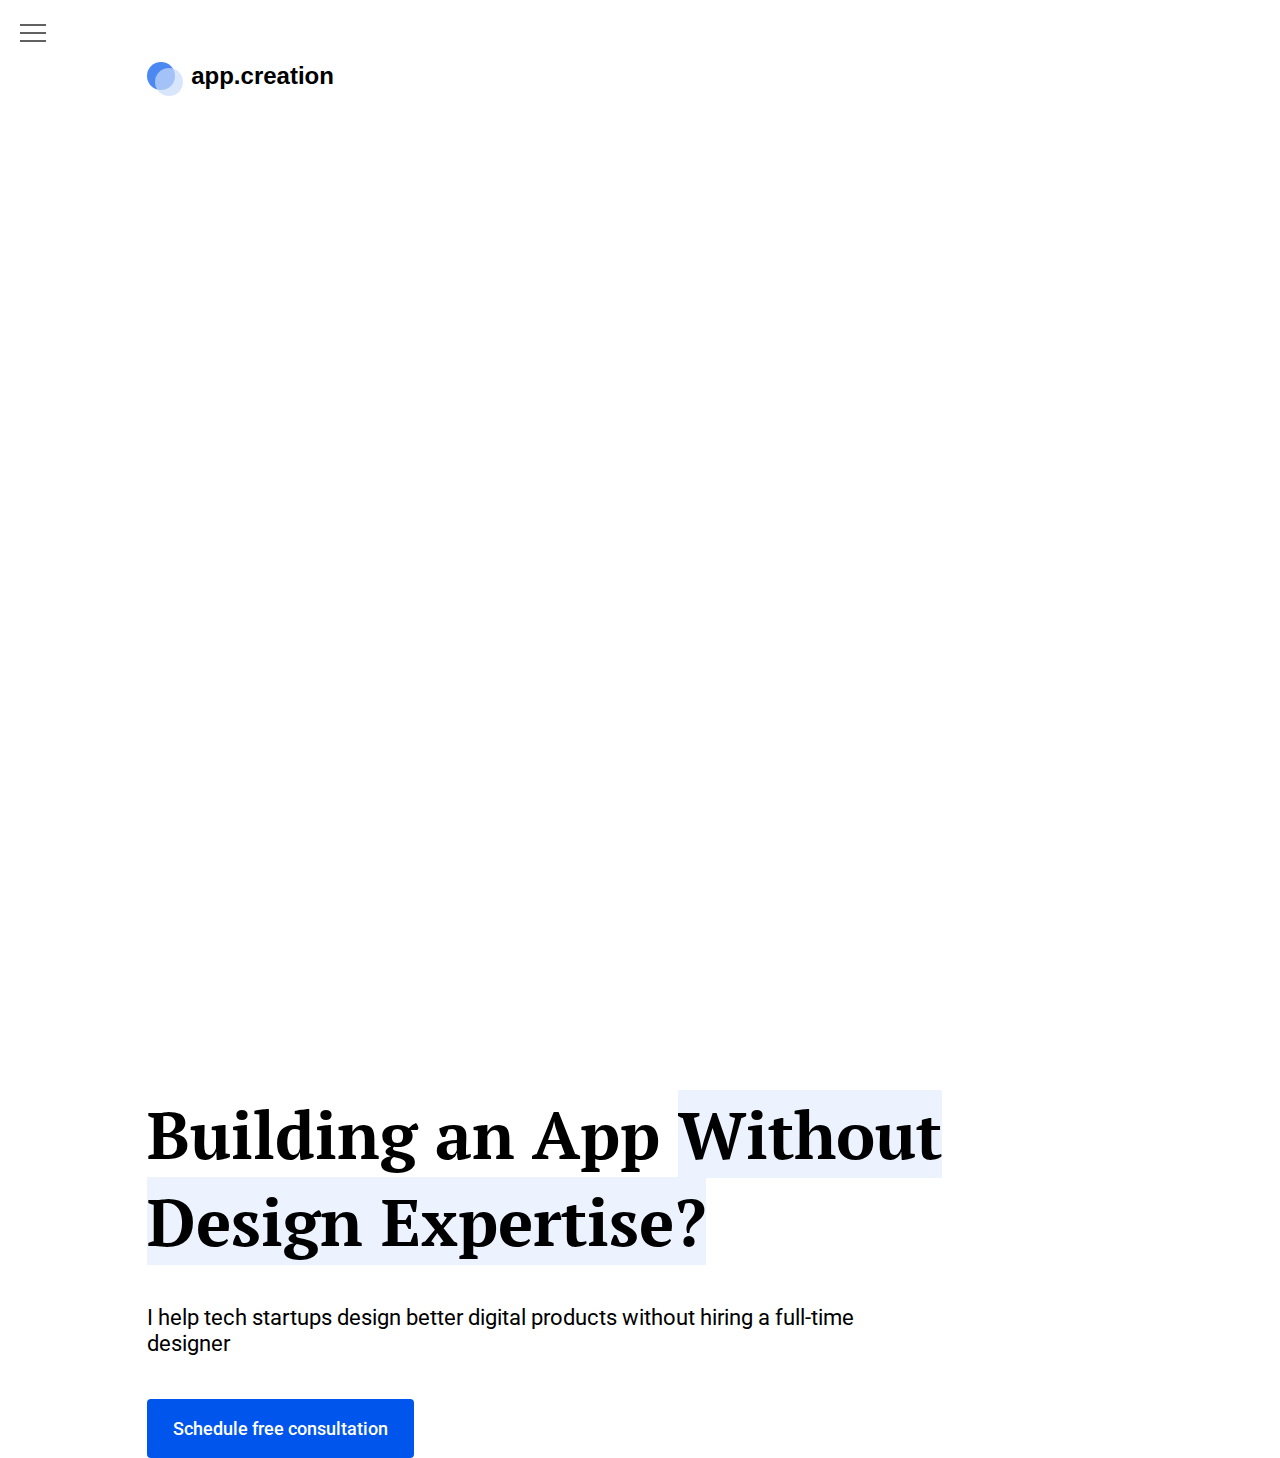
==== index.html @ 39ac402d "Update index.html" ====
<!DOCTYPE html>
<html>
 <head>
  <meta charset="utf-8">
  <title>app.creation</title>
  <link rel="preconnect" href="https://fonts.gstatic.com">
  <link href="https://fonts.googleapis.com/css2?family=PT+Serif:wght@700&family=Roboto:wght@400;500&display=swap" rel="stylesheet">
  <link rel = "stylesheet" href ="fonts.css">
  <link rel="stylesheet" href="styles.css">
</head>
<body>
  <div class="wrapper">
    <div class="hamburger-menu">
  <input id="menu__toggle" type="checkbox" />
  <label class="menu__btn" for="menu__toggle">
    <span></span>
  </label>
  <ul class="menu__box">
    <li><a class="menu__item" href="#">start</a></li>
    <li><a class="menu__item" href="#">services</a></li>
    <li><a class="menu__item" href="#">about</a></li>
    <li><a class="menu__item" href="#">blog</a></li>
    <li><a class="menu__item" href="#">contact us</a></li>
  </ul>
</div>
  <header class="header">
   <div class="logo">
   <div class="logo__circle logo__circle_color_dark-blue"></div>
   <div class="logo__circle logo__circle_color_blue"></div>
   app.creation
   </div>
   <nav class="menu">
     <a class="menu__item" href="#">start</a>
     <a class="menu__item menu__item_active" href="#">services</a>
     <a class="menu__item" href="#">about</a>
     <a class="menu__item" href="#">blog</a>
     <a class="menu__item" href="#">contact us</a>
   </nav>
   </header>
  <section class="main">
     <h1 class="main__title">Building an App
       <span class="main__title-text_highlight">
        Without Design Expertise?
    </h1>
     <p class="main__description">I help tech startups design better digital products without
    hiring a full-time designer</p>
    <a class="main__button" href="#">Schedule free consultation</a>
  </section>
   </div>
 </body>
</html>
---- fonts.css ----
/*! Generated by Font Squirrel (https://www.fontsquirrel.com) on April 13, 2021 */



@font-face {
    font-family: 'pt_serifbold';
    src: url('fonts/ptserif-bold-webfont.woff') format('woff');
    font-weight: bold;
    font-style: normal;
}




@font-face {
    font-family: 'pt_serifbolditalic';
    src: url('fonts/ptserif-bolditalic-webfont.woff') format('woff');
    font-weight: bold;
    font-style: italic;
}




@font-face {
    font-family: 'pt_serifitalic';
    src: url('fonts/ptserif-italic-webfont.woff') format('woff');
    font-weight: normal;
    font-style: italic;
}




@font-face {
    font-family: 'pt_serifregular';
    src: url('fonts/ptserif-regular-webfont.woff') format('woff');
    font-weight: normal;
    font-style: normal;
}
---- styles.css ----
body {
  margin: 0;
  height: 100%;
}
.wrapper {
  margin: auto;
  width: 77%;
  height: 100%;
}
.logo {
  position: relative;
  padding: 40px 0;
  padding-left: 44px;
  font: bold 24px/31px pt_serif, arial, helvetica, sans-serif;
  display: inline-block;

}

.logo__circle {
  position: absolute;
  left: 0;
  top: 50%;
  transform: translateY(-50%);
  width: 28px;
  height: 28px;
  border-radius: 50%;
  opacity: .7;
}

.logo__circle_color_blue {
  left: 8px;
  top: 56%;
  background: #C8DBFB;
}

.logo__circle_color_dark-blue {
  background: #0056EC;
}

.header {
  display: flex;
  justify-content: space-between;
  padding-bottom: 133px;
}
.menu {
  font-family: "Roboto";
  display: flex;
  align-items: center;
  padding: 40px 0;
  display: inline-block;
}
.menu__item {
  position: relative;
  margin-right: 26px;
  font: 500 18px/21px Roboto, arial, helvetica, sans-serif;
  color: #000;
  text-decoration: none;
  transition: opacity .5s;
}
.menu__item_active::after {
  position: absolute;
  left: 0;
  display: block;
  content: "";
  width: 100%;
  height: 3px;
  background: #0056EC;
}
.menu__item:last-child {
  margin-right: 0;
}
.menu__item:after {
 position: absolute;
 left: 0;
 display: block;
 content: "";
 width: 0;
 height: 3px;
 background: #0056EC;
 opacity: 0;
 transition: opacity .5s, width .5s;
}
.menu__item:hover {
opacity: 0,5;
}
.menu__item:hover:after,.menu__item_active::after {
opacity: 1;
width: 100%;
}
.main {
    padding-right: 63%;
    background: top right no-repeat url(img/mainImg.svg);
    padding: 0px 63% 100% 0;
}
.main__title {
    width: 100%;
     padding-top: 70px;
    margin: 0 0 40px 0;
    font-family: "PT Serif", arial, helvetica, sans-serif;
    font-style: normal;
    font-weight: bold;
    font-size: 66px;
    line-height: 87px;
    align-items: center;
    color: #000000;
}
.main__title-text_highlight {
    background: #ECF3FF;
}
.main__description {
    width: 80%;
    margin: 0 0 61px 0;
    font-family: Roboto, arial, helvetica, sans-serif;
    font-style: normal;
    font-weight: normal;
    font-size: 22px;
    line-height: 26px;
}

.main__button {
    font-family: Roboto, arial, helvetica, sans-serif;
    padding: 19px 26px;
    font-style: normal;
    font-weight: 500;
    font-size: 18px;
    line-height: 21px;
    color: #FFF;
    background: #0056EC;
    text-decoration: none;
    border-radius: 4px;
    transition: opacity .5s;
}
.main__button:hover {
    opacity: .5;
}
@media(min-width: 1170px) {
.menu{
   display: none;
  }
 .header{
   margin-bottom: 28px;
 }
.main{
  padding: 74% 0 0;
  background-size: 74%;
  background-position: top center;
}
 }
@media(max-width: 768px) {
.main__title{
  margin-bottom: 44px;
  font: bold 30px/39px pt_serif, arial, helvetica, sans-serif;
 }
 .main__subtitle {
   margin-bottom: 25px;
   font: 500 16px/19px Roboto, arial, helvetica, sans-serif;
 }
 .main__button{
   font: 500 16px/19px Roboto, arial, helvetica, sans-serif;
 }
}
@media (min-width: 320px) {
  .wrap__title {
    font-size: 15px;
  }
}
@margin (min-width: 614px) {
  .wrap__title {
    font-size: 32px;
  }
}
/* ÑÐºÑ€Ñ‹Ð²Ð°ÐµÐ¼ Ñ‡ÐµÐºÐ±Ð¾ÐºÑ */
#menu__toggle {
  opacity: 0;
}
/* ÑÑ‚Ð¸Ð»Ð¸Ð·ÑƒÐµÐ¼ ÐºÐ½Ð¾Ð¿ÐºÑƒ */
.menu__btn {
  display: flex; /* Ð¸ÑÐ¿Ð¾Ð»ÑŒÐ·ÑƒÐµÐ¼ flex Ð´Ð»Ñ Ñ†ÐµÐ½Ñ‚Ñ€Ð¸Ñ€Ð¾Ð²Ð°Ð½Ð¸Ñ ÑÐ¾Ð´ÐµÑ€Ð¶Ð¸Ð¼Ð¾Ð³Ð¾ */
  align-items: center;  /* Ñ†ÐµÐ½Ñ‚Ñ€Ð¸Ñ€ÑƒÐµÐ¼ ÑÐ¾Ð´ÐµÑ€Ð¶Ð¸Ð¼Ð¾Ðµ ÐºÐ½Ð¾Ð¿ÐºÐ¸ */
  position: fixed;
  top: 20px;
  left: 20px;
  width: 26px;
  height: 26px;
  cursor: pointer;
  z-index: 1;
}
/* Ð´Ð¾Ð±Ð°Ð²Ð»ÑÐµÐ¼ "Ð³Ð°Ð¼Ð±ÑƒÑ€Ð³ÐµÑ€" */
.menu__btn > span,
.menu__btn > span::before,
.menu__btn > span::after {
  display: block;
  position: absolute;
  width: 100%;
  height: 2px;
  background-color: #616161;
}
.menu__btn > span::before {
  content: '';
  top: -8px;
}
.menu__btn > span::after {
  content: '';
  top: 8px;
}
/* ÐºÐ¾Ð½Ñ‚ÐµÐ¹Ð½ÐµÑ€ Ð¼ÐµÐ½ÑŽ */
.menu__box {
  display: block;
  position: fixed;
  visibility: hidden;
  top: 0;
  left: -100%;
  width: 300px;
  height: 100%;
  margin: 0;
  padding: 80px 0;
  list-style: none;
  text-align: center;
  background-color: #ECEFF1;
  box-shadow: 1px 0px 6px rgba(0, 0, 0, .2);
}
/* ÑÐ»ÐµÐ¼ÐµÐ½Ñ‚Ñ‹ Ð¼ÐµÐ½ÑŽ */
.menu__item {
  display: block;
  padding: 12px 24px;
  color: #333;
  font-family: 'Roboto', sans-serif;
  font-size: 20px;
  font-weight: 600;
  text-decoration: none;
}
.menu__item:hover {
  background-color: #CFD8DC;
}
#menu__toggle:checked ~ .menu__btn > span {
  transform: rotate(45deg);
}
#menu__toggle:checked ~ .menu__btn > span::before {
  top: 0;
  transform: rotate(0);
}
#menu__toggle:checked ~ .menu__btn > span::after {
  top: 0;
  transform: rotate(90deg);
}
#menu__toggle:checked ~ .menu__box {
  visibility: visible;
  left: 0;
}
.menu__btn > span,
.menu__btn > span::before,
.menu__btn > span::after {
  transition-duration: .25s;
}
.menu__box {
  transition-duration: .25s;
}
.menu__item {
  transition-duration: .25s;
}
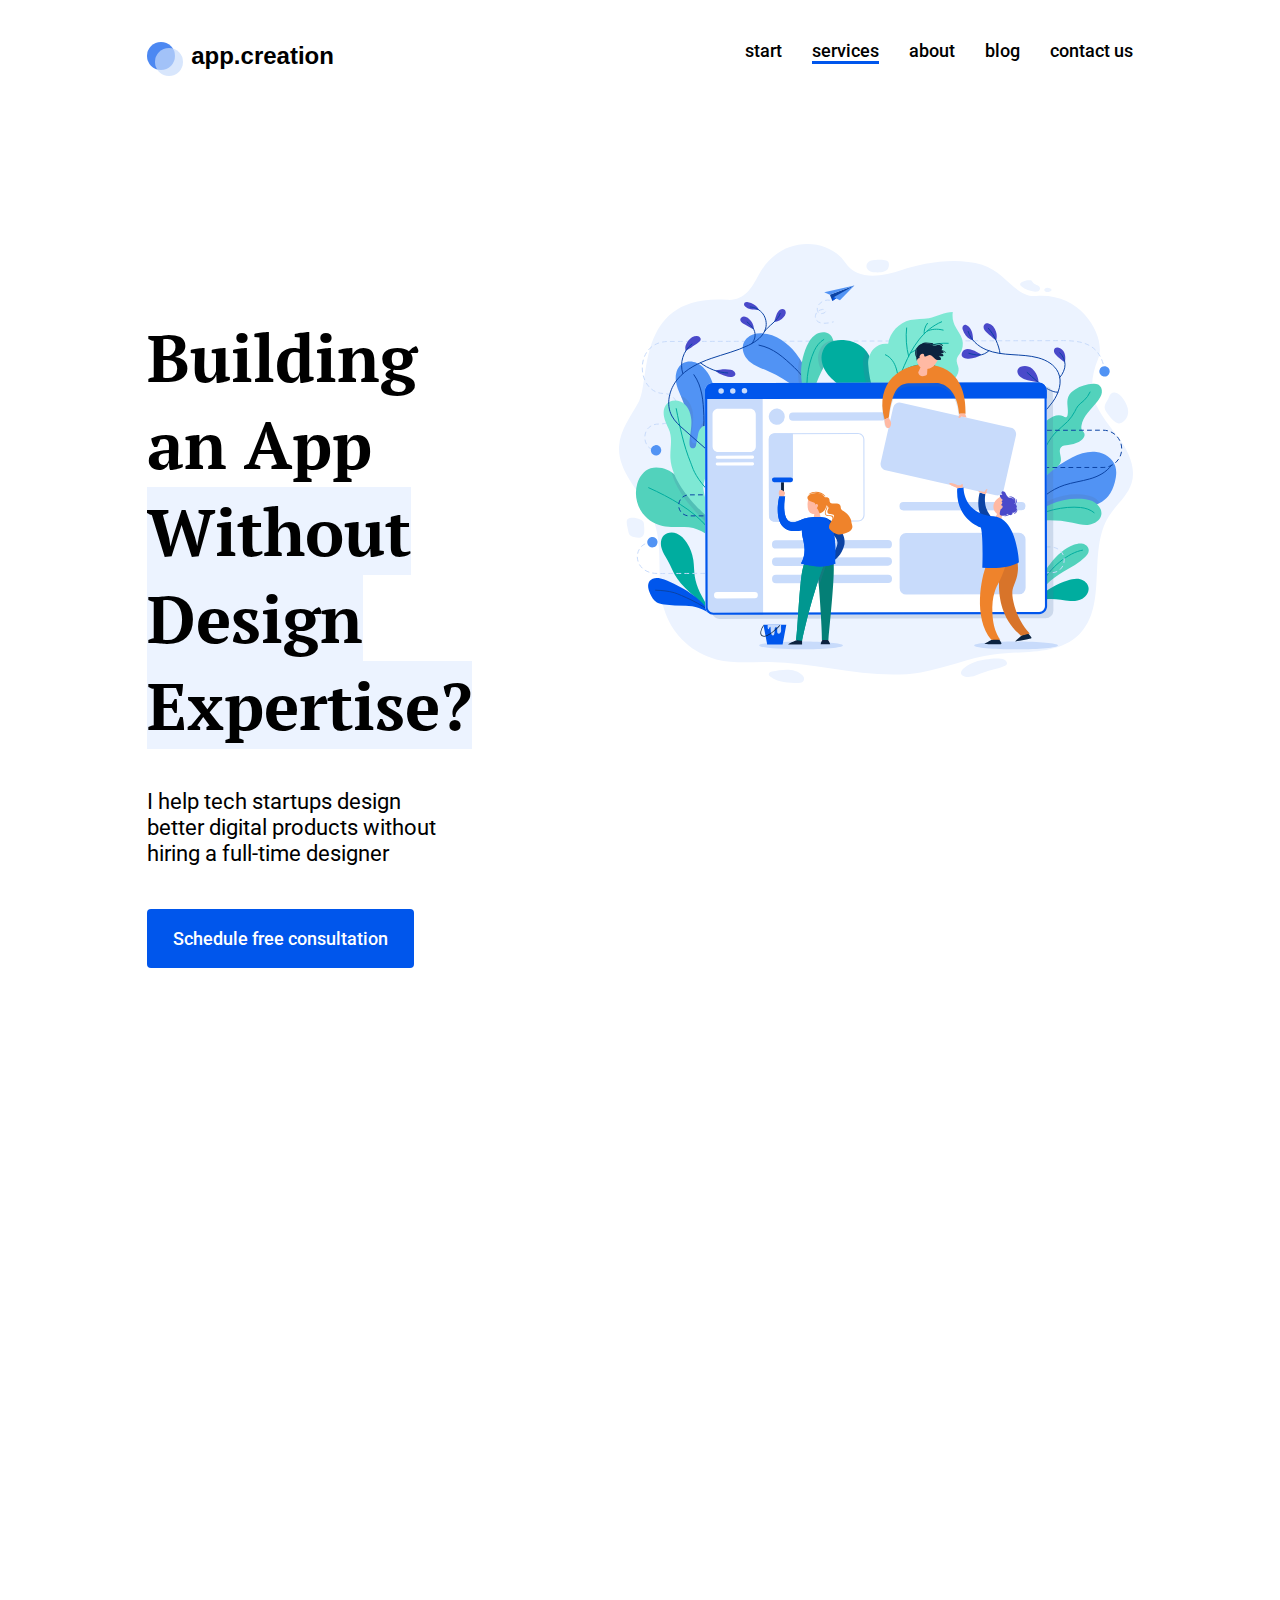
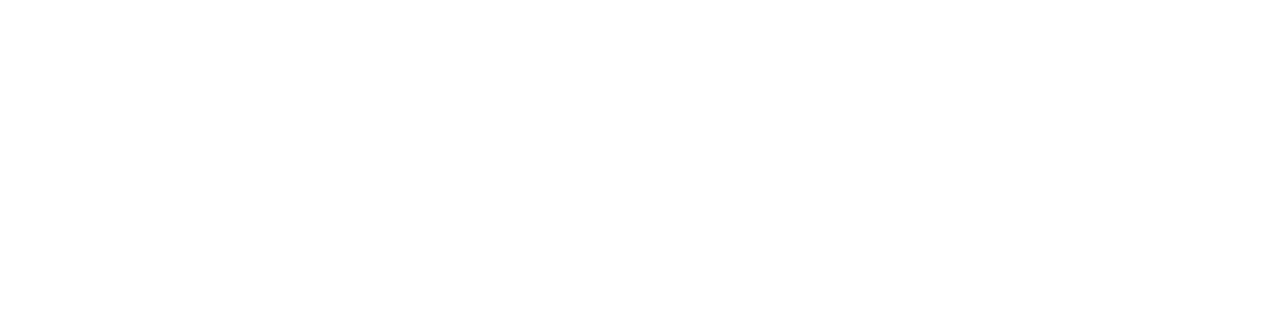
==== commit 8d859cc5: "Update index.html" ====
--- a/index.html
+++ b/index.html
@@ -1,7 +1,7 @@
-<!DOCTYPE html>
 <html>
  <head>
   <meta charset="utf-8">
+  <meta name="viewport" content="widt=device-width, intitial-scale=1">
   <title>app.creation</title>
   <link rel="preconnect" href="https://fonts.gstatic.com">
   <link href="https://fonts.googleapis.com/css2?family=PT+Serif:wght@700&family=Roboto:wght@400;500&display=swap" rel="stylesheet">
@@ -10,19 +10,6 @@
 </head>
 <body>
   <div class="wrapper">
-    <div class="hamburger-menu">
-  <input id="menu__toggle" type="checkbox" />
-  <label class="menu__btn" for="menu__toggle">
-    <span></span>
-  </label>
-  <ul class="menu__box">
-    <li><a class="menu__item" href="#">start</a></li>
-    <li><a class="menu__item" href="#">services</a></li>
-    <li><a class="menu__item" href="#">about</a></li>
-    <li><a class="menu__item" href="#">blog</a></li>
-    <li><a class="menu__item" href="#">contact us</a></li>
-  </ul>
-</div>
   <header class="header">
    <div class="logo">
    <div class="logo__circle logo__circle_color_dark-blue"></div>
@@ -43,10 +30,9 @@
         Without Design Expertise?
     </h1>
      <p class="main__description">I help tech startups design better digital products without
-    hiring a full-time designer</p>
+    hiring a&nbsp;full-time designer</p>
     <a class="main__button" href="#">Schedule free consultation</a>
   </section>
    </div>
  </body>
 </html>
-
--- a/fonts.css
+++ b/fonts.css
@@ -1,40 +1,40 @@
-/*! Generated by Font Squirrel (https://www.fontsquirrel.com) on April 13, 2021 */
-
-
-
-@font-face {
-    font-family: 'pt_serifbold';
-    src: url('fonts/ptserif-bold-webfont.woff') format('woff');
-    font-weight: bold;
-    font-style: normal;
-}
-
-
-
-
-@font-face {
-    font-family: 'pt_serifbolditalic';
-    src: url('fonts/ptserif-bolditalic-webfont.woff') format('woff');
-    font-weight: bold;
-    font-style: italic;
-}
-
-
-
-
-@font-face {
-    font-family: 'pt_serifitalic';
-    src: url('fonts/ptserif-italic-webfont.woff') format('woff');
-    font-weight: normal;
-    font-style: italic;
-}
-
-
-
-
-@font-face {
-    font-family: 'pt_serifregular';
-    src: url('fonts/ptserif-regular-webfont.woff') format('woff');
-    font-weight: normal;
-    font-style: normal;
-}
+/*! Generated by Font Squirrel (https://www.fontsquirrel.com) on April 13, 2021 */
+
+
+
+@font-face {
+    font-family: 'pt_serifbold';
+    src: url('fonts/ptserif-bold-webfont.woff') format('woff');
+    font-weight: bold;
+    font-style: normal;
+}
+
+
+
+
+@font-face {
+    font-family: 'pt_serifbolditalic';
+    src: url('fonts/ptserif-bolditalic-webfont.woff') format('woff');
+    font-weight: bold;
+    font-style: italic;
+}
+
+
+
+
+@font-face {
+    font-family: 'pt_serifitalic';
+    src: url('fonts/ptserif-italic-webfont.woff') format('woff');
+    font-weight: normal;
+    font-style: italic;
+}
+
+
+
+
+@font-face {
+    font-family: 'pt_serifregular';
+    src: url('fonts/ptserif-regular-webfont.woff') format('woff');
+    font-weight: normal;
+    font-style: normal;
+}
--- a/styles.css
+++ b/styles.css
@@ -1,6 +1,5 @@
 body {
   margin: 0;
-  height: 100%;
 }
 .wrapper {
   margin: auto;
@@ -133,128 +132,29 @@
 .main__button:hover {
     opacity: .5;
 }
-@media(min-width: 1170px) {
-.menu{
+@media (max-width: 768px) {
+  .menu{
    display: none;
   }
- .header{
-   margin-bottom: 28px;
+  .header {
+    margin-bottom: 28px;
  }
-.main{
+ .main {
+  text-align: center;
   padding: 74% 0 0;
   background-size: 74%;
   background-position: top center;
-}
  }
-@media(max-width: 768px) {
-.main__title{
+ .main__title {
   margin-bottom: 44px;
   font: bold 30px/39px pt_serif, arial, helvetica, sans-serif;
  }
- .main__subtitle {
-   margin-bottom: 25px;
-   font: 500 16px/19px Roboto, arial, helvetica, sans-serif;
+  .main__subtitle {
+    margin-bottom: 25px;
+    font: 500 16px/19px Roboto, arial, helvetica, sans-serif;
  }
- .main__button{
-   font: 500 16px/19px Roboto, arial, helvetica, sans-serif;
+  .main__button {
+    font: 500 14px/16px Roboto, arial, helvetica, sans-serif;
  }
 }
-@media (min-width: 320px) {
-  .wrap__title {
-    font-size: 15px;
-  }
-}
-@margin (min-width: 614px) {
-  .wrap__title {
-    font-size: 32px;
-  }
-}
-/* ÑÐºÑ€Ñ‹Ð²Ð°ÐµÐ¼ Ñ‡ÐµÐºÐ±Ð¾ÐºÑ */
-#menu__toggle {
-  opacity: 0;
-}
-/* ÑÑ‚Ð¸Ð»Ð¸Ð·ÑƒÐµÐ¼ ÐºÐ½Ð¾Ð¿ÐºÑƒ */
-.menu__btn {
-  display: flex; /* Ð¸ÑÐ¿Ð¾Ð»ÑŒÐ·ÑƒÐµÐ¼ flex Ð´Ð»Ñ Ñ†ÐµÐ½Ñ‚Ñ€Ð¸Ñ€Ð¾Ð²Ð°Ð½Ð¸Ñ ÑÐ¾Ð´ÐµÑ€Ð¶Ð¸Ð¼Ð¾Ð³Ð¾ */
-  align-items: center;  /* Ñ†ÐµÐ½Ñ‚Ñ€Ð¸Ñ€ÑƒÐµÐ¼ ÑÐ¾Ð´ÐµÑ€Ð¶Ð¸Ð¼Ð¾Ðµ ÐºÐ½Ð¾Ð¿ÐºÐ¸ */
-  position: fixed;
-  top: 20px;
-  left: 20px;
-  width: 26px;
-  height: 26px;
-  cursor: pointer;
-  z-index: 1;
-}
-/* Ð´Ð¾Ð±Ð°Ð²Ð»ÑÐµÐ¼ "Ð³Ð°Ð¼Ð±ÑƒÑ€Ð³ÐµÑ€" */
-.menu__btn > span,
-.menu__btn > span::before,
-.menu__btn > span::after {
-  display: block;
-  position: absolute;
-  width: 100%;
-  height: 2px;
-  background-color: #616161;
-}
-.menu__btn > span::before {
-  content: '';
-  top: -8px;
-}
-.menu__btn > span::after {
-  content: '';
-  top: 8px;
-}
-/* ÐºÐ¾Ð½Ñ‚ÐµÐ¹Ð½ÐµÑ€ Ð¼ÐµÐ½ÑŽ */
-.menu__box {
-  display: block;
-  position: fixed;
-  visibility: hidden;
-  top: 0;
-  left: -100%;
-  width: 300px;
-  height: 100%;
-  margin: 0;
-  padding: 80px 0;
-  list-style: none;
-  text-align: center;
-  background-color: #ECEFF1;
-  box-shadow: 1px 0px 6px rgba(0, 0, 0, .2);
-}
-/* ÑÐ»ÐµÐ¼ÐµÐ½Ñ‚Ñ‹ Ð¼ÐµÐ½ÑŽ */
-.menu__item {
-  display: block;
-  padding: 12px 24px;
-  color: #333;
-  font-family: 'Roboto', sans-serif;
-  font-size: 20px;
-  font-weight: 600;
-  text-decoration: none;
-}
-.menu__item:hover {
-  background-color: #CFD8DC;
-}
-#menu__toggle:checked ~ .menu__btn > span {
-  transform: rotate(45deg);
-}
-#menu__toggle:checked ~ .menu__btn > span::before {
-  top: 0;
-  transform: rotate(0);
-}
-#menu__toggle:checked ~ .menu__btn > span::after {
-  top: 0;
-  transform: rotate(90deg);
-}
-#menu__toggle:checked ~ .menu__box {
-  visibility: visible;
-  left: 0;
-}
-.menu__btn > span,
-.menu__btn > span::before,
-.menu__btn > span::after {
-  transition-duration: .25s;
-}
-.menu__box {
-  transition-duration: .25s;
-}
-.menu__item {
-  transition-duration: .25s;
-}
+
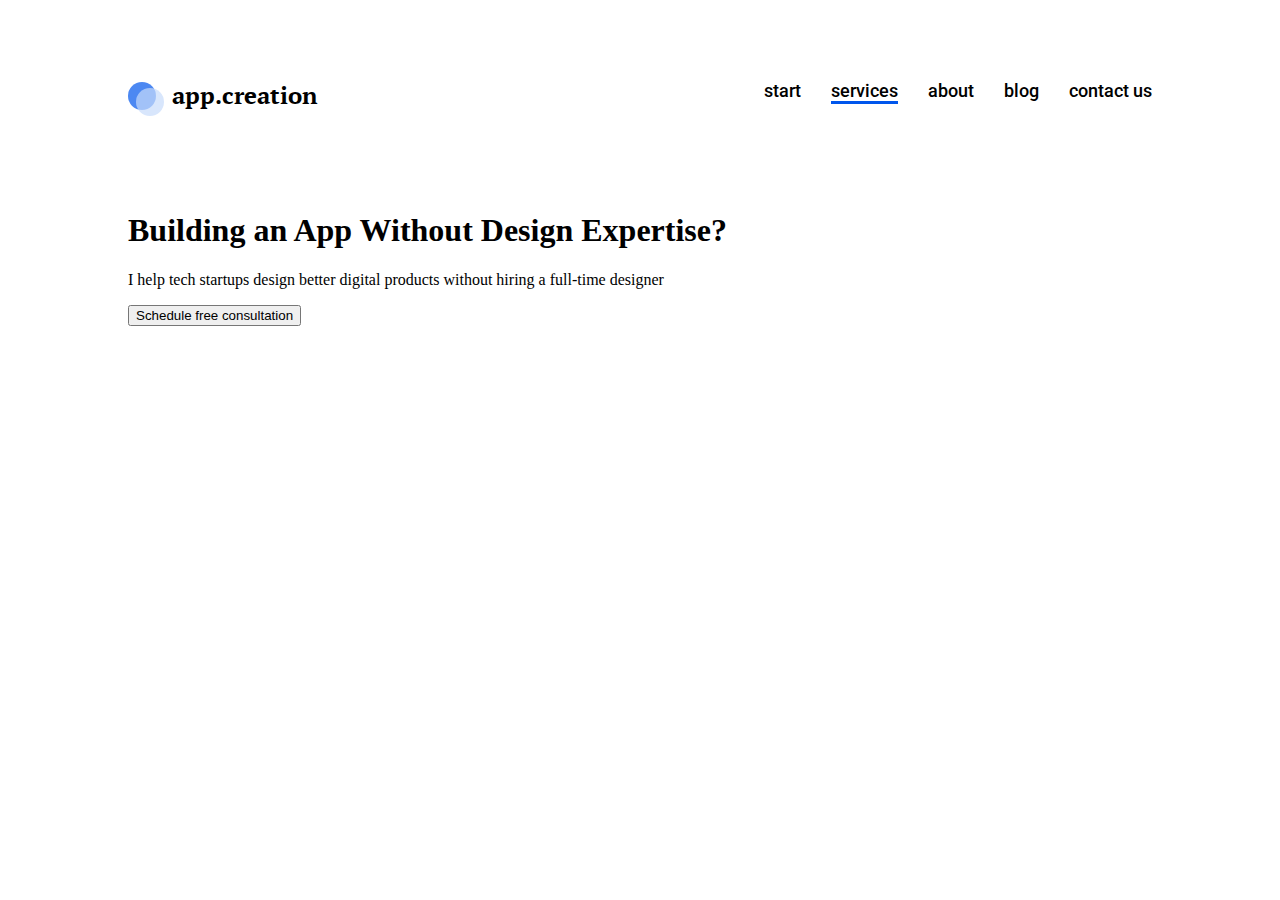
==== commit 8184744d: "Merge 77a293aa8d2f41cc903faf4ee4daef185f2765d8 into 2f7fe16631c7c9172b6fe63c3323267da4985420" ====
--- a/index.html
+++ b/index.html
@@ -1,10 +1,9 @@
+<!DOCTYPE html>
 <html>
  <head>
   <meta charset="utf-8">
-  <meta name="viewport" content="widt=device-width, intitial-scale=1">
   <title>app.creation</title>
-  <link rel="preconnect" href="https://fonts.gstatic.com">
-  <link href="https://fonts.googleapis.com/css2?family=PT+Serif:wght@700&family=Roboto:wght@400;500&display=swap" rel="stylesheet">
+  <link rel ="stylesheet"href="https://fonts.googleapis.com/css?family=Roboto">
   <link rel = "stylesheet" href ="fonts.css">
   <link rel="stylesheet" href="styles.css">
 </head>
@@ -24,15 +23,17 @@
      <a class="menu__item" href="#">contact us</a>
    </nav>
    </header>
-  <section class="main">
-     <h1 class="main__title">Building an App
-       <span class="main__title-text_highlight">
-        Without Design Expertise?
-    </h1>
-     <p class="main__description">I help tech startups design better digital products without
-    hiring a&nbsp;full-time designer</p>
-    <a class="main__button" href="#">Schedule free consultation</a>
+  <section class="main-section">
+   <main class="main-content">
+     <h1 class="main-content__title">Building an App Without Design Expertise?</h1>
+     <p class="main-content__subtitle">I help tech startups design better digital products without
+    hiring a full-time designer</p>
+     <button class="main-content__button" type="button" name="button">Schedule free consultation
+     </button>
+   </main>
+   <div class="image-content">
+     <img class="image-content__image" src="" alt="">
+    </div>
   </section>
-   </div>
  </body>
 </html>
--- a/fonts.css
+++ b/fonts.css
@@ -3,7 +3,7 @@
 
 
 @font-face {
-    font-family: 'pt_serifbold';
+    font-family: 'pt_serif';
     src: url('fonts/ptserif-bold-webfont.woff') format('woff');
     font-weight: bold;
     font-style: normal;
--- a/styles.css
+++ b/styles.css
@@ -3,8 +3,7 @@
 }
 .wrapper {
   margin: auto;
-  width: 77%;
-  height: 100%;
+  width: 80%;
 }
 .logo {
   position: relative;
@@ -14,7 +13,6 @@
   display: inline-block;
 
 }
-
 .logo__circle {
   position: absolute;
   left: 0;
@@ -25,21 +23,18 @@
   border-radius: 50%;
   opacity: .7;
 }
-
 .logo__circle_color_blue {
   left: 8px;
   top: 56%;
   background: #C8DBFB;
 }
-
 .logo__circle_color_dark-blue {
   background: #0056EC;
 }
-
 .header {
+  padding: 40px 0;
   display: flex;
   justify-content: space-between;
-  padding-bottom: 133px;
 }
 .menu {
   font-family: "Roboto";
@@ -56,7 +51,7 @@
   text-decoration: none;
   transition: opacity .5s;
 }
-.menu__item_active::after {
+.menu__item_active::after{
   position: absolute;
   left: 0;
   display: block;
@@ -68,7 +63,7 @@
 .menu__item:last-child {
   margin-right: 0;
 }
-.menu__item:after {
+.menu__item:after{
  position: absolute;
  left: 0;
  display: block;
@@ -79,82 +74,10 @@
  opacity: 0;
  transition: opacity .5s, width .5s;
 }
-.menu__item:hover {
+.menu__item:hover{
 opacity: 0,5;
 }
-.menu__item:hover:after,.menu__item_active::after {
+.menu__item:hover:after,.menu__item_active::after{
 opacity: 1;
 width: 100%;
 }
-.main {
-    padding-right: 63%;
-    background: top right no-repeat url(img/mainImg.svg);
-    padding: 0px 63% 100% 0;
-}
-.main__title {
-    width: 100%;
-     padding-top: 70px;
-    margin: 0 0 40px 0;
-    font-family: "PT Serif", arial, helvetica, sans-serif;
-    font-style: normal;
-    font-weight: bold;
-    font-size: 66px;
-    line-height: 87px;
-    align-items: center;
-    color: #000000;
-}
-.main__title-text_highlight {
-    background: #ECF3FF;
-}
-.main__description {
-    width: 80%;
-    margin: 0 0 61px 0;
-    font-family: Roboto, arial, helvetica, sans-serif;
-    font-style: normal;
-    font-weight: normal;
-    font-size: 22px;
-    line-height: 26px;
-}
-
-.main__button {
-    font-family: Roboto, arial, helvetica, sans-serif;
-    padding: 19px 26px;
-    font-style: normal;
-    font-weight: 500;
-    font-size: 18px;
-    line-height: 21px;
-    color: #FFF;
-    background: #0056EC;
-    text-decoration: none;
-    border-radius: 4px;
-    transition: opacity .5s;
-}
-.main__button:hover {
-    opacity: .5;
-}
-@media (max-width: 768px) {
-  .menu{
-   display: none;
-  }
-  .header {
-    margin-bottom: 28px;
- }
- .main {
-  text-align: center;
-  padding: 74% 0 0;
-  background-size: 74%;
-  background-position: top center;
- }
- .main__title {
-  margin-bottom: 44px;
-  font: bold 30px/39px pt_serif, arial, helvetica, sans-serif;
- }
-  .main__subtitle {
-    margin-bottom: 25px;
-    font: 500 16px/19px Roboto, arial, helvetica, sans-serif;
- }
-  .main__button {
-    font: 500 14px/16px Roboto, arial, helvetica, sans-serif;
- }
-}
-
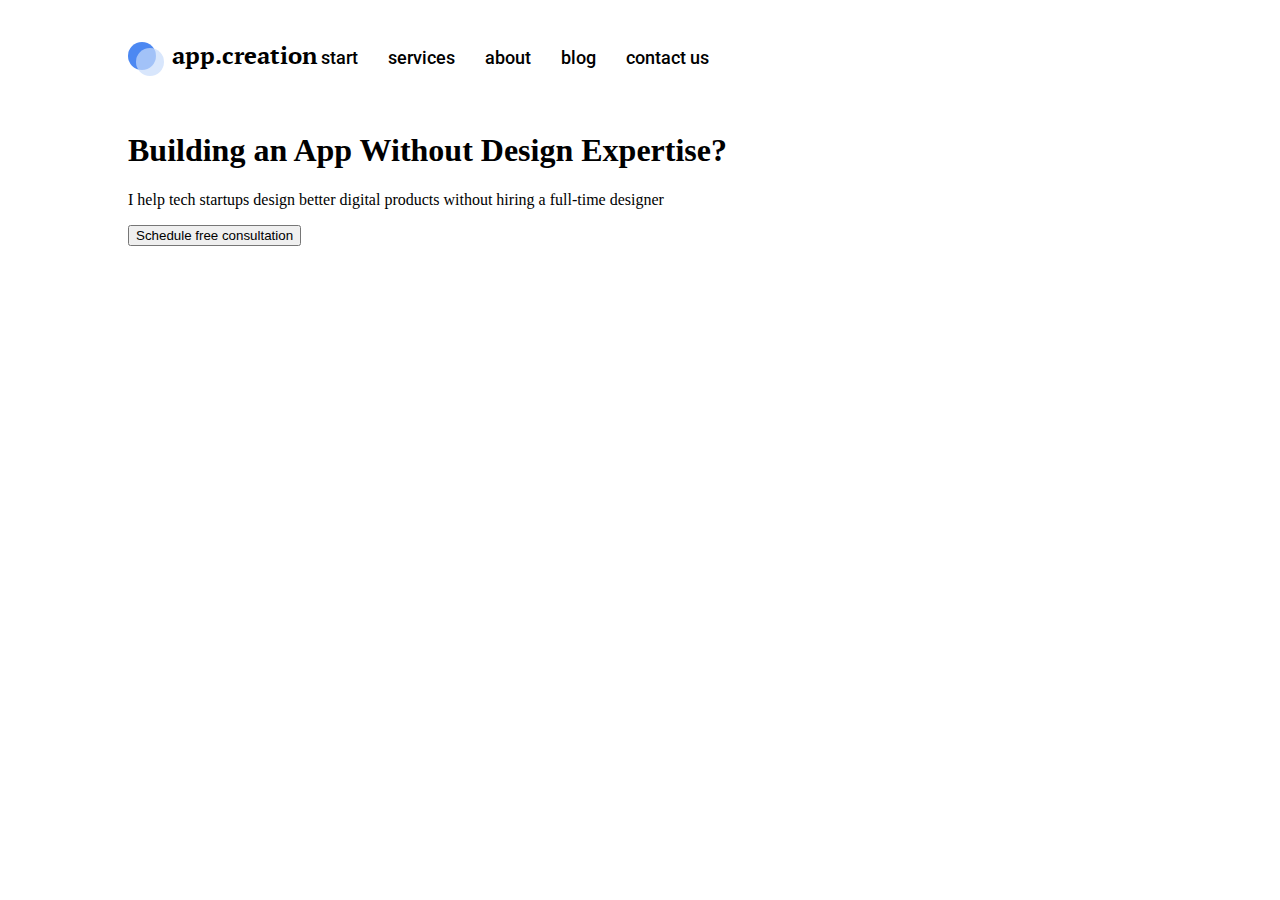
==== commit 7f99acc5: "Merge 08a4fab91fb58b7cab36d5fb77dc0b19377dc6d4 into 2f7fe16631c7c9172b6fe63c3323267da4985420" ====
--- a/index.html
+++ b/index.html
@@ -3,21 +3,21 @@
  <head>
   <meta charset="utf-8">
   <title>app.creation</title>
-  <link rel ="stylesheet"href="https://fonts.googleapis.com/css?family=Roboto">
+  <link rel ="stylesheet" href="https://fonts.googleapis.com/css?family=Roboto">
   <link rel = "stylesheet" href ="fonts.css">
   <link rel="stylesheet" href="styles.css">
 </head>
 <body>
   <div class="wrapper">
-  <header class="header">
-   <div class="logo">
-   <div class="logo__circle logo__circle_color_dark-blue"></div>
-   <div class="logo__circle logo__circle_color_blue"></div>
+  <header class="heаder">
+  <div class="logo">
+  <div class="logo__circle logo__circle_color_dark-blue"></div>
+  <div class="logo__circle logo__circle_color_blue"></div>
    app.creation
-   </div>
+  </div>
    <nav class="menu">
      <a class="menu__item" href="#">start</a>
-     <a class="menu__item menu__item_active" href="#">services</a>
+     <a class="menu__item" href="#">services</a>
      <a class="menu__item" href="#">about</a>
      <a class="menu__item" href="#">blog</a>
      <a class="menu__item" href="#">contact us</a>
--- a/fonts.css
+++ b/fonts.css
@@ -1,40 +1,40 @@
-/*! Generated by Font Squirrel (https://www.fontsquirrel.com) on April 13, 2021 */
-
-
-
-@font-face {
-    font-family: 'pt_serif';
-    src: url('fonts/ptserif-bold-webfont.woff') format('woff');
-    font-weight: bold;
-    font-style: normal;
-}
-
-
-
-
-@font-face {
-    font-family: 'pt_serifbolditalic';
-    src: url('fonts/ptserif-bolditalic-webfont.woff') format('woff');
-    font-weight: bold;
-    font-style: italic;
-}
-
-
-
-
-@font-face {
-    font-family: 'pt_serifitalic';
-    src: url('fonts/ptserif-italic-webfont.woff') format('woff');
-    font-weight: normal;
-    font-style: italic;
-}
-
-
-
-
-@font-face {
-    font-family: 'pt_serifregular';
-    src: url('fonts/ptserif-regular-webfont.woff') format('woff');
-    font-weight: normal;
-    font-style: normal;
-}
+/*! Generated by Font Squirrel (https://www.fontsquirrel.com) on April 13, 2021 */
+
+
+
+@font-face {
+    font-family: 'pt_serif';
+    src: url('fonts/ptserif-bold-webfont.woff') format('woff');
+    font-weight: bold;
+    font-style: normal;
+}
+
+
+
+
+@font-face {
+    font-family: 'pt_serifbolditalic';
+    src: url('fonts/ptserif-bolditalic-webfont.woff') format('woff');
+    font-weight: bold;
+    font-style: italic;
+}
+
+
+
+
+@font-face {
+    font-family: 'pt_serifitalic';
+    src: url('fonts/ptserif-italic-webfont.woff') format('woff');
+    font-weight: normal;
+    font-style: italic;
+}
+
+
+
+
+@font-face {
+    font-family: 'pt_serifregular';
+    src: url('fonts/ptserif-regular-webfont.woff') format('woff');
+    font-weight: normal;
+    font-style: normal;
+}
--- a/styles.css
+++ b/styles.css
@@ -11,7 +11,6 @@
   padding-left: 44px;
   font: bold 24px/31px pt_serif, arial, helvetica, sans-serif;
   display: inline-block;
-
 }
 .logo__circle {
   position: absolute;
@@ -51,11 +50,11 @@
   text-decoration: none;
   transition: opacity .5s;
 }
-.menu__item_active::after{
+.menu__item_active::after {
   position: absolute;
   left: 0;
   display: block;
-  content: "";
+  content: ";
   width: 100%;
   height: 3px;
   background: #0056EC;
@@ -67,7 +66,7 @@
  position: absolute;
  left: 0;
  display: block;
- content: "";
+ content: ";
  width: 0;
  height: 3px;
  background: #0056EC;
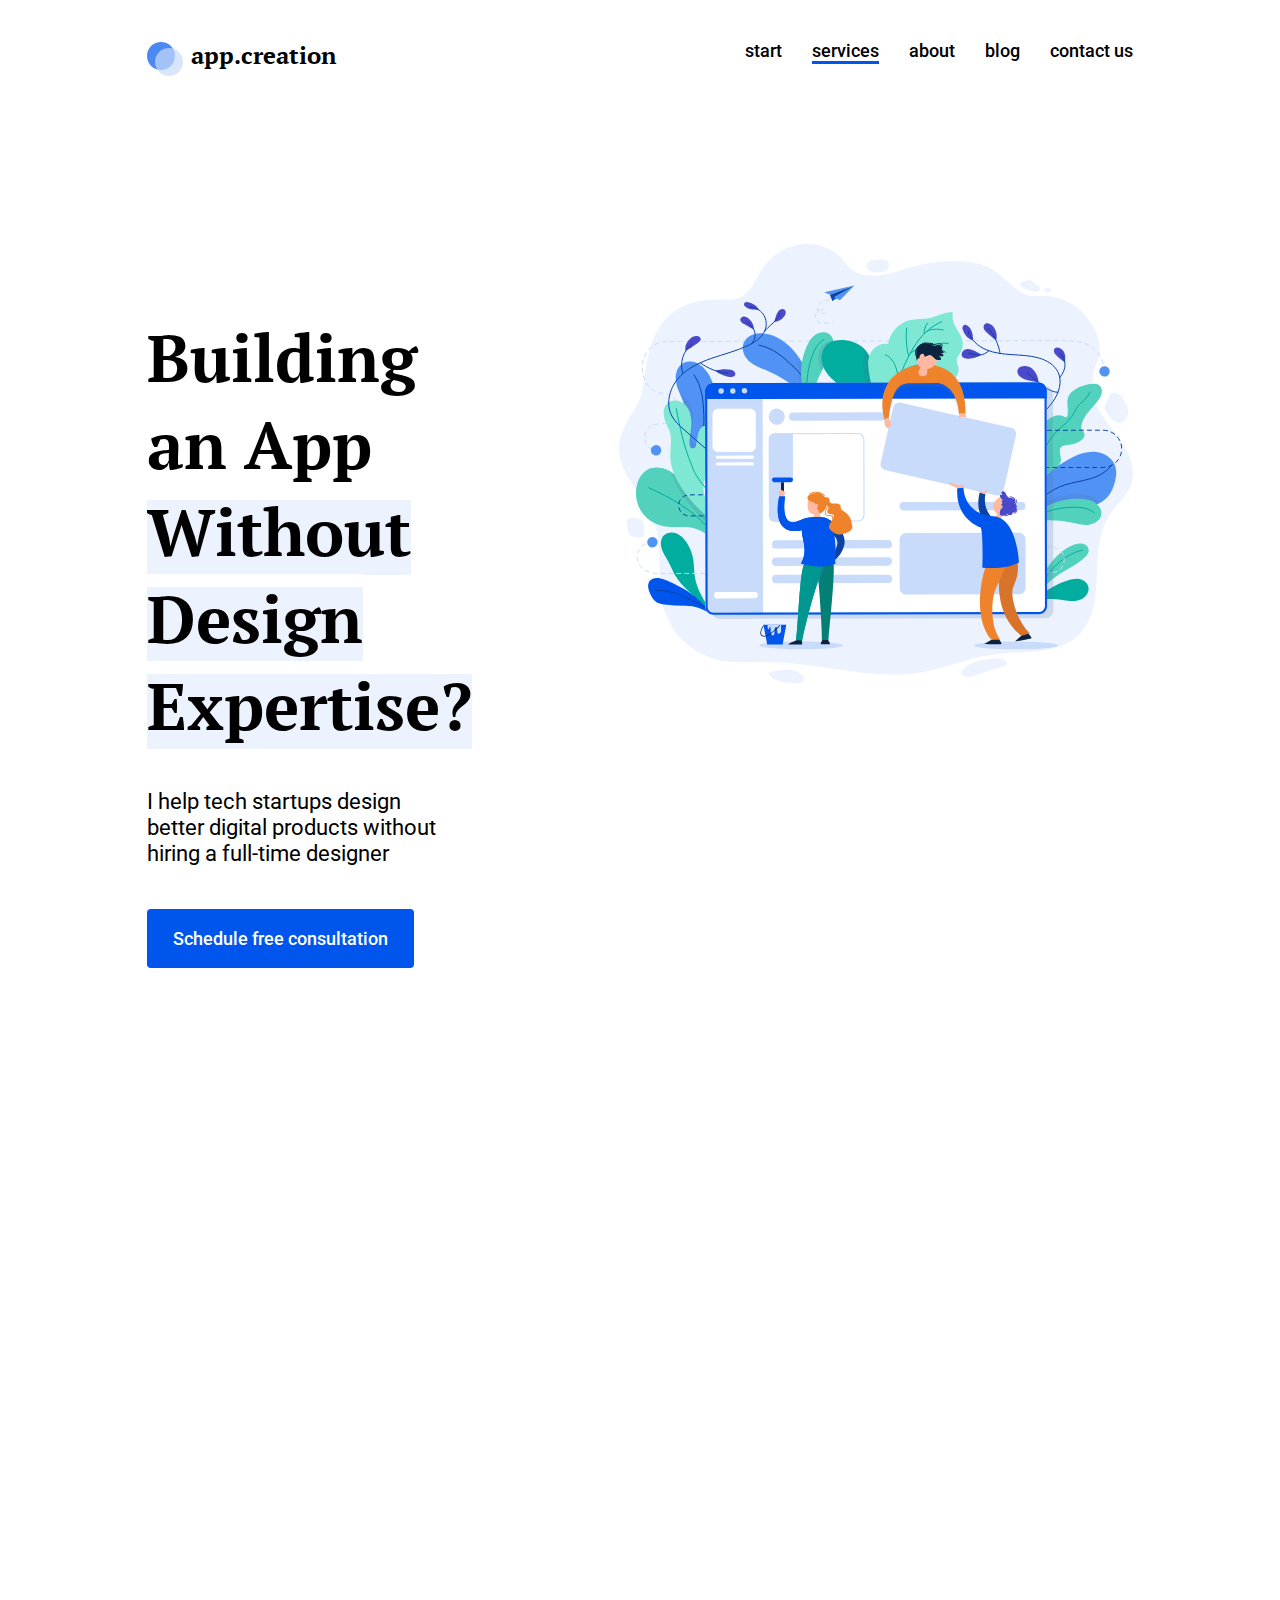
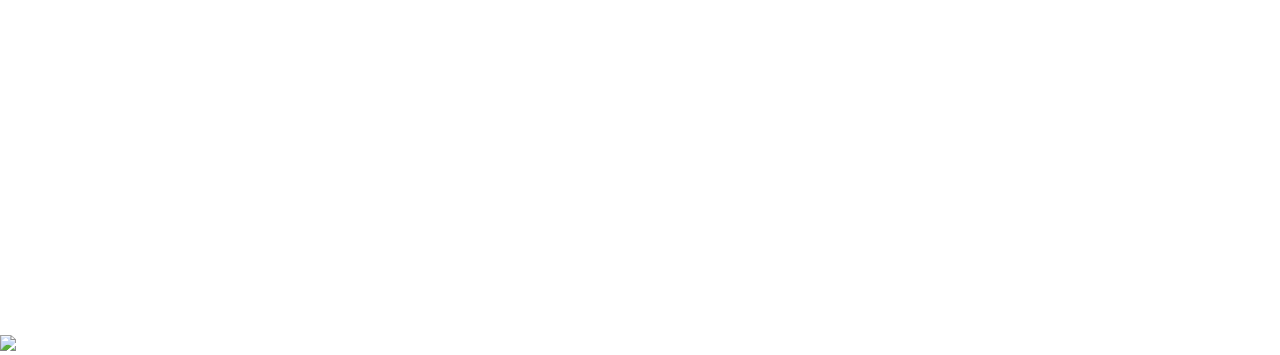
==== commit ac300bc0: "Update index.html" ====
--- a/index.html
+++ b/index.html
@@ -3,37 +3,40 @@
  <head>
   <meta charset="utf-8">
   <title>app.creation</title>
-  <link rel ="stylesheet" href="https://fonts.googleapis.com/css?family=Roboto">
+  <link rel="preconnect" href="https://fonts.gstatic.com">
+  <link href="https://fonts.googleapis.com/css2?family=PT+Serif:wght@700&family=Roboto:wght@400;500&display=swap" rel="stylesheet">
   <link rel = "stylesheet" href ="fonts.css">
   <link rel="stylesheet" href="styles.css">
 </head>
 <body>
   <div class="wrapper">
-  <header class="heаder">
-  <div class="logo">
-  <div class="logo__circle logo__circle_color_dark-blue"></div>
-  <div class="logo__circle logo__circle_color_blue"></div>
+  <header class="header">
+   <div class="logo">
+   <div class="logo__circle logo__circle_color_dark-blue"></div>
+   <div class="logo__circle logo__circle_color_blue"></div>
    app.creation
-  </div>
+   </div>
    <nav class="menu">
      <a class="menu__item" href="#">start</a>
-     <a class="menu__item" href="#">services</a>
+     <a class="menu__item menu__item_active" href="#">services</a>
      <a class="menu__item" href="#">about</a>
      <a class="menu__item" href="#">blog</a>
      <a class="menu__item" href="#">contact us</a>
    </nav>
    </header>
-  <section class="main-section">
-   <main class="main-content">
-     <h1 class="main-content__title">Building an App Without Design Expertise?</h1>
-     <p class="main-content__subtitle">I help tech startups design better digital products without
-    hiring a full-time designer</p>
-     <button class="main-content__button" type="button" name="button">Schedule free consultation
-     </button>
-   </main>
-   <div class="image-content">
-     <img class="image-content__image" src="" alt="">
-    </div>
+  <section class="main">
+  <h1 class="main__title">
+     Building an App
+     <span class="main__title-text_highlight">
+    Without Design Expertise?
+    </span>
+  </h1>
+     <p class="main__description">
+     I help tech startups design better digital products without hiring a full-time designer
+    </p>
+    <a class="main__button" href="#">Schedule free consultation</a>
   </section>
+   </div>
+  <img class="image-content__image" src="img/points.svg">
  </body>
 </html>
--- a/styles.css
+++ b/styles.css
@@ -1,9 +1,11 @@
 body {
   margin: 0;
+  height: 100%;
 }
 .wrapper {
   margin: auto;
-  width: 80%;
+  width: 77%;
+  height: 100%;
 }
 .logo {
   position: relative;
@@ -31,9 +33,9 @@
   background: #0056EC;
 }
 .header {
-  padding: 40px 0;
   display: flex;
   justify-content: space-between;
+  padding-bottom: 133px;
 }
 .menu {
   font-family: "Roboto";
@@ -54,7 +56,7 @@
   position: absolute;
   left: 0;
   display: block;
-  content: ";
+  content: "";
   width: 100%;
   height: 3px;
   background: #0056EC;
@@ -62,21 +64,79 @@
 .menu__item:last-child {
   margin-right: 0;
 }
-.menu__item:after{
+.menu__item:after {
  position: absolute;
  left: 0;
  display: block;
- content: ";
+ content: "";
  width: 0;
  height: 3px;
  background: #0056EC;
  opacity: 0;
  transition: opacity .5s, width .5s;
 }
-.menu__item:hover{
+.menu__item:hover {
 opacity: 0,5;
 }
-.menu__item:hover:after,.menu__item_active::after{
+.menu__item:hover:after,.menu__item_active::after {
 opacity: 1;
 width: 100%;
 }
+.main {
+    padding-right: 63%;
+    background: top right no-repeat url(img/mainImg.svg);
+    padding: 0px 63% 100% 0;
+}
+
+.main-content__tetle {
+  margin-bottem: 40px;
+  font: bold 50px/65px pt_serif,arial,helvetica,sans-serif;
+}
+.main-content__subtitle {
+  margin-top: 0;
+  margin-bottem: 41px;
+  font: 18px/21px Roboto,arial,helvetica,sans-serif;
+}
+.main__title {
+    width: 100%;
+     padding-top: 70px;
+    margin: 0 0 40px 0;
+    font-family: "PT Serif", arial, helvetica, sans-serif;
+    font-style: normal;
+    font-weight: bold;
+    font-size: 66px;
+    line-height: 87px;
+    align-items: center;
+    color: #000000;
+}
+.main__title-text_highlight {
+    background: linear-gradient(180deg, rgba(255,255,255,1) 15%, #ECF3FF 15%);
+}
+.main__description {
+    width: 80%;
+    margin: 0 0 61px 0;
+    font-family: Roboto, arial, helvetica, sans-serif;
+    font-style: normal;
+    font-weight: normal;
+    font-size: 22px;
+    line-height: 26px;
+}
+.main__button {
+    font-family: Roboto, arial, helvetica, sans-serif;
+    padding: 19px 26px;
+    font-style: normal;
+    font-weight: 500;
+    font-size: 18px;
+    line-height: 21px;
+    color: #FFF;
+    background: #0056EC;
+    text-decoration: none;
+    border-radius: 4px;
+    transition: opacity .5s;
+}
+.main__button:hover {
+    opacity: .5;
+}
+.image-content__image {
+  background: url('img/points.svg');
+}
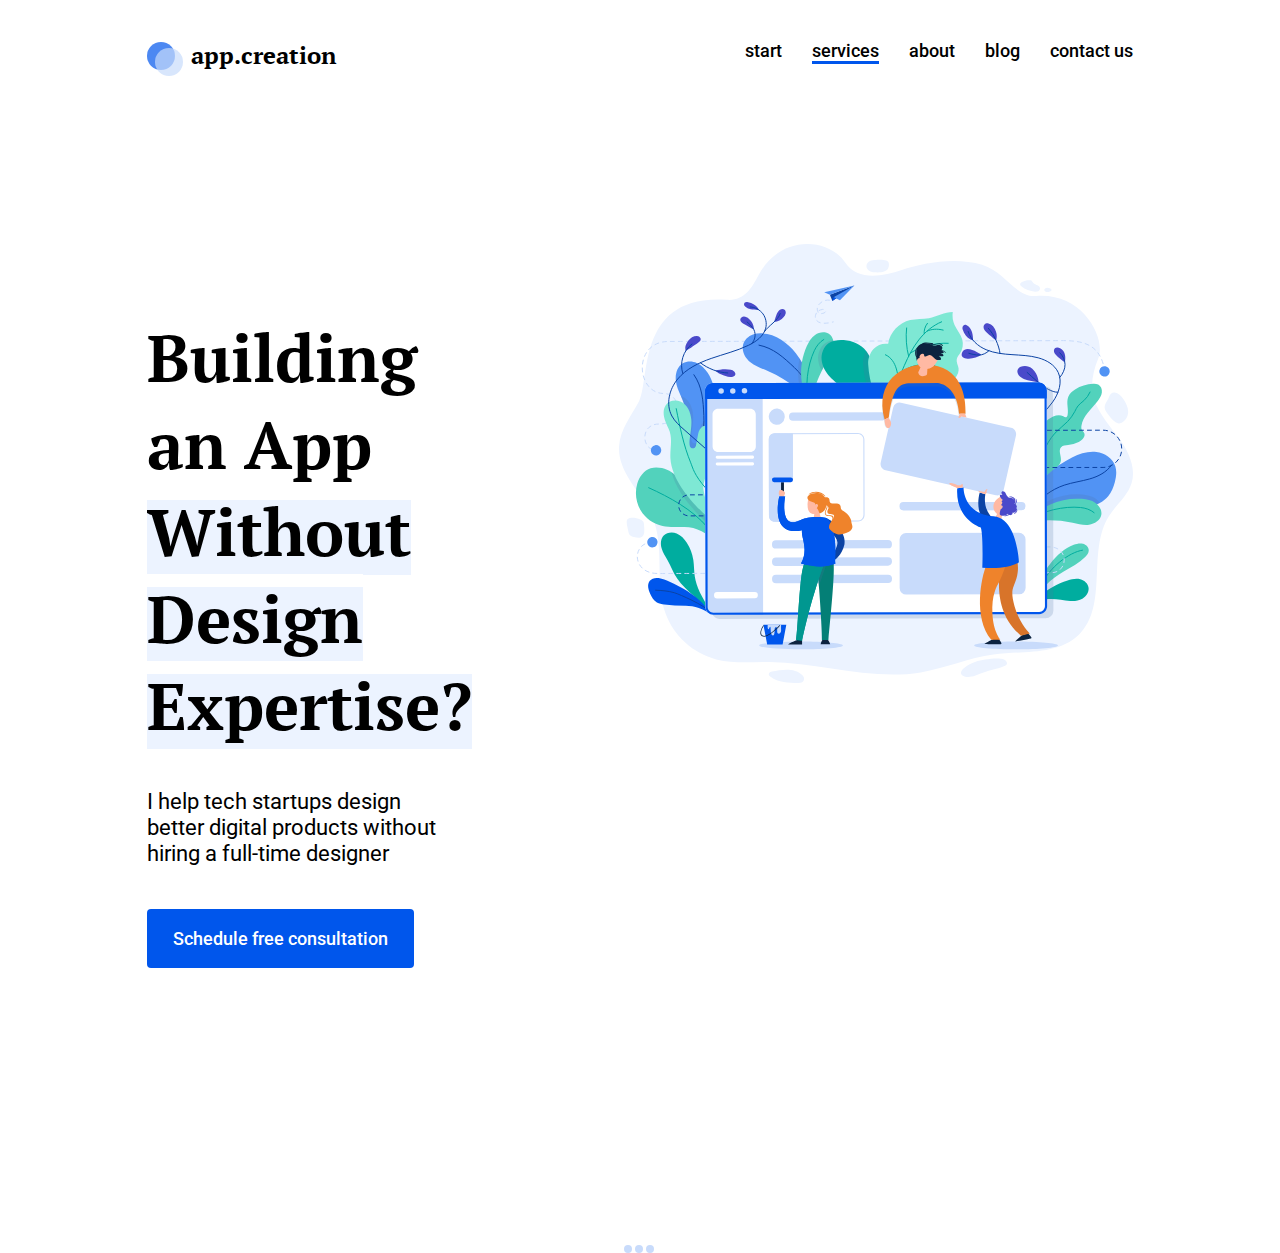
==== commit 4c36f347: "Update index.html" ====
--- a/index.html
+++ b/index.html
@@ -37,6 +37,10 @@
     <a class="main__button" href="#">Schedule free consultation</a>
   </section>
    </div>
-  <img class="image-content__image" src="img/points.svg">
+   <div class='dots'>
+   <div class='bottom-dots'></div>
+   <div class='bottom-dots'></div>
+   <div class='bottom-dots'></div>
+ </div>
  </body>
 </html>
--- a/styles.css
+++ b/styles.css
@@ -85,7 +85,7 @@
 .main {
     padding-right: 63%;
     background: top right no-repeat url(img/mainImg.svg);
-    padding: 0px 63% 100% 0;
+    padding: 0px 63% 30% 0;
 }
 
 .main-content__tetle {
@@ -136,7 +136,15 @@
 }
 .main__button:hover {
     opacity: .5;
+    }
+.dots {
+  display: flex;
+  justify-content: center;
 }
-.image-content__image {
-  background: url('img/points.svg');
+.bottom-dots {
+  background:#C8DBFB; ;
+  margin-right: 3px;
+  width: 8px;
+  height: 8px;
+  border-radius: 50%;
 }
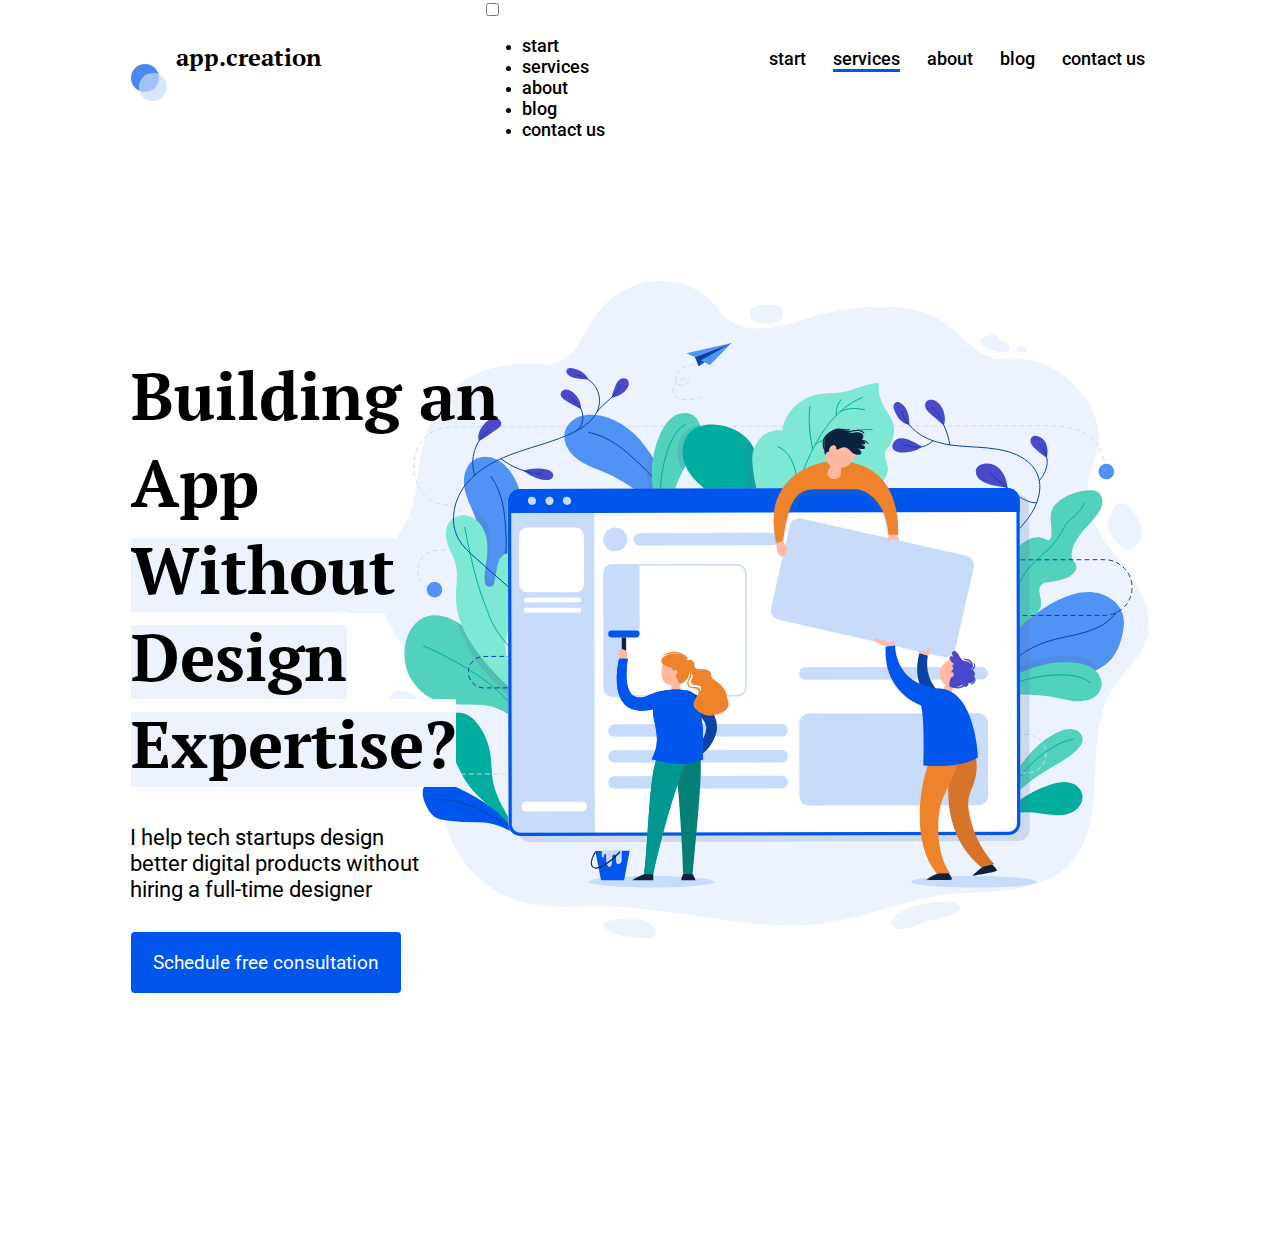
==== commit 7632ca89: "Update index.html" ====
--- a/index.html
+++ b/index.html
@@ -1,7 +1,7 @@
-<!DOCTYPE html>
 <html>
  <head>
   <meta charset="utf-8">
+  <meta name="viewport" content="widt=device-width, initial-scale=1">
   <title>app.creation</title>
   <link rel="preconnect" href="https://fonts.gstatic.com">
   <link href="https://fonts.googleapis.com/css2?family=PT+Serif:wght@700&family=Roboto:wght@400;500&display=swap" rel="stylesheet">
@@ -14,8 +14,22 @@
    <div class="logo">
    <div class="logo__circle logo__circle_color_dark-blue"></div>
    <div class="logo__circle logo__circle_color_blue"></div>
-   app.creation
+   <span>app.creation</span>
    </div>
+   <div class="hamburger-menu">
+    <input id="menu__toggle" type="checkbox" />
+    <label class="menu__btn" for="menu__toggle">
+      <span></span>
+    </label>
+
+    <ul class="menu__box">
+      <li><a class="menu__item" href="#">start</a></li>
+			<li><a class="menu__item" href="#">services</a></li>
+			<li><a class="menu__item" href="#">about</a></li>
+			<li><a class="menu__item" href="#">blog</a></li>
+			<li><a class="menu__item" href="#">contact us</a></li>
+    </ul>
+  </div>
    <nav class="menu">
      <a class="menu__item" href="#">start</a>
      <a class="menu__item menu__item_active" href="#">services</a>
@@ -25,22 +39,14 @@
    </nav>
    </header>
   <section class="main">
-  <h1 class="main__title">
-     Building an App
-     <span class="main__title-text_highlight">
-    Without Design Expertise?
-    </span>
-  </h1>
-     <p class="main__description">
-     I help tech startups design better digital products without hiring a full-time designer
-    </p>
+     <h1 class="main__title">Building an App
+       <span class="main__title-text_highlight">
+        Without Design Expertise?
+    </h1>
+     <p class="main__description">I help tech startups design better digital products without
+    hiring a&nbsp;full-time designer</p>
     <a class="main__button" href="#">Schedule free consultation</a>
   </section>
    </div>
-   <div class='dots'>
-   <div class='bottom-dots'></div>
-   <div class='bottom-dots'></div>
-   <div class='bottom-dots'></div>
- </div>
  </body>
 </html>
--- a/fonts.css
+++ b/fonts.css
@@ -1,40 +1,40 @@
-/*! Generated by Font Squirrel (https://www.fontsquirrel.com) on April 13, 2021 */
-
-
-
-@font-face {
-    font-family: 'pt_serif';
-    src: url('fonts/ptserif-bold-webfont.woff') format('woff');
-    font-weight: bold;
-    font-style: normal;
-}
-
-
-
-
-@font-face {
-    font-family: 'pt_serifbolditalic';
-    src: url('fonts/ptserif-bolditalic-webfont.woff') format('woff');
-    font-weight: bold;
-    font-style: italic;
-}
-
-
-
-
-@font-face {
-    font-family: 'pt_serifitalic';
-    src: url('fonts/ptserif-italic-webfont.woff') format('woff');
-    font-weight: normal;
-    font-style: italic;
-}
-
-
-
-
-@font-face {
-    font-family: 'pt_serifregular';
-    src: url('fonts/ptserif-regular-webfont.woff') format('woff');
-    font-weight: normal;
-    font-style: normal;
-}
+/*! Generated by Font Squirrel (https://www.fontsquirrel.com) on April 13, 2021 */
+
+
+
+@font-face {
+    font-family: 'pt_serifbold';
+    src: url('fonts/ptserif-bold-webfont.woff') format('woff');
+    font-weight: bold;
+    font-style: normal;
+}
+
+
+
+
+@font-face {
+    font-family: 'pt_serifbolditalic';
+    src: url('fonts/ptserif-bolditalic-webfont.woff') format('woff');
+    font-weight: bold;
+    font-style: italic;
+}
+
+
+
+
+@font-face {
+    font-family: 'pt_serifitalic';
+    src: url('fonts/ptserif-italic-webfont.woff') format('woff');
+    font-weight: normal;
+    font-style: italic;
+}
+
+
+
+
+@font-face {
+    font-family: 'pt_serifregular';
+    src: url('fonts/ptserif-regular-webfont.woff') format('woff');
+    font-weight: normal;
+    font-style: normal;
+}
--- a/styles.css
+++ b/styles.css
@@ -1,17 +1,16 @@
 body {
   margin: 0;
-  height: 100%;
 }
 .wrapper {
   margin: auto;
-  width: 77%;
+  width: 79.6%;
   height: 100%;
 }
 .logo {
   position: relative;
-  padding: 40px 0;
-  padding-left: 44px;
-  font: bold 24px/31px pt_serif, arial, helvetica, sans-serif;
+  padding: 41px 0;
+  padding-left: 45px;
+  font: bold 24px/32.6px "PT Serif", arial, helvetica, sans-serif;
   display: inline-block;
 }
 .logo__circle {
@@ -35,18 +34,18 @@
 .header {
   display: flex;
   justify-content: space-between;
-  padding-bottom: 133px;
+  margin-bottom: 125px;
 }
 .menu {
   font-family: "Roboto";
   display: flex;
   align-items: center;
-  padding: 40px 0;
+  padding: 47.9px 4px;
   display: inline-block;
 }
 .menu__item {
   position: relative;
-  margin-right: 26px;
+  margin-right: 23px;
   font: 500 18px/21px Roboto, arial, helvetica, sans-serif;
   color: #000;
   text-decoration: none;
@@ -69,7 +68,7 @@
  left: 0;
  display: block;
  content: "";
- width: 0;
+ width: 100%;
  height: 3px;
  background: #0056EC;
  opacity: 0;
@@ -85,7 +84,7 @@
 .main {
     padding-right: 63%;
     background: top right no-repeat url(img/mainImg.svg);
-    padding: 0px 63% 30% 0;
+    padding: 1px 63% 280px 0;
 }
 
 .main-content__tetle {
@@ -98,9 +97,8 @@
   font: 18px/21px Roboto,arial,helvetica,sans-serif;
 }
 .main__title {
-    width: 100%;
-     padding-top: 70px;
-    margin: 0 0 40px 0;
+    padding-top: 70px;
+    margin: 0px 0 38px 0;
     font-family: "PT Serif", arial, helvetica, sans-serif;
     font-style: normal;
     font-weight: bold;
@@ -114,7 +112,7 @@
 }
 .main__description {
     width: 80%;
-    margin: 0 0 61px 0;
+    margin: 1px 0 60px -1px;
     font-family: Roboto, arial, helvetica, sans-serif;
     font-style: normal;
     font-weight: normal;
@@ -122,12 +120,11 @@
     line-height: 26px;
 }
 .main__button {
-    font-family: Roboto, arial, helvetica, sans-serif;
-    padding: 19px 26px;
+   font-family: Roboto, arial, helvetica, sans-serif;
+    padding: 19px 22px;
     font-style: normal;
-    font-weight: 500;
-    font-size: 18px;
-    line-height: 21px;
+    font-size: 19px;
+    line-height: 0;
     color: #FFF;
     background: #0056EC;
     text-decoration: none;
@@ -143,8 +140,9 @@
 }
 .bottom-dots {
   background:#C8DBFB; ;
-  margin-right: 3px;
+  margin-right: 4px;
   width: 8px;
   height: 8px;
   border-radius: 50%;
+  opacity: 0.7;
 }
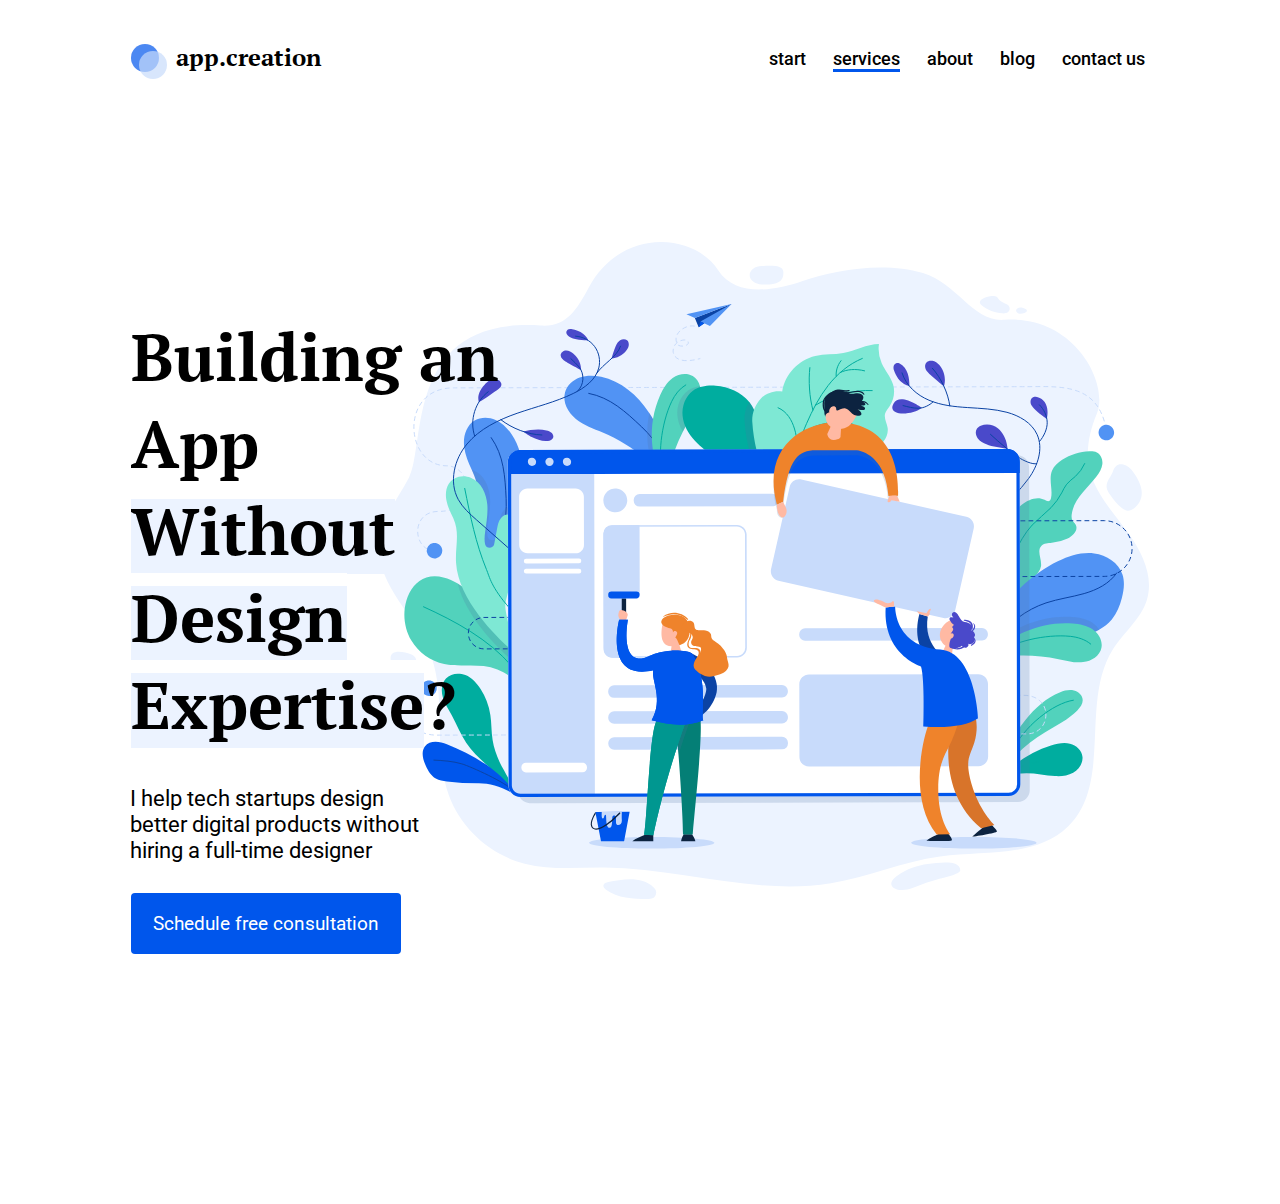
==== commit 2ad7a757: "Update index.html" ====
--- a/index.html
+++ b/index.html
@@ -41,7 +41,7 @@
   <section class="main">
      <h1 class="main__title">Building an App
        <span class="main__title-text_highlight">
-        Without Design Expertise?
+        Without Design Expertise</span>?
     </h1>
      <p class="main__description">I help tech startups design better digital products without
     hiring a&nbsp;full-time designer</p>
--- a/styles.css
+++ b/styles.css
@@ -146,3 +146,160 @@
   border-radius: 50%;
   opacity: 0.7;
 }
+#menu__toggle {
+   display: none;
+ }
+ .menu__box {
+  display:none;
+}
+@media (max-width: 768px) {
+  .menu{
+   display: none;
+  }
+  .header {
+   margin-bottom: 14;
+   display: flex;
+   justify-content: space-between;
+ }
+ .main {
+  text-align: center;
+  padding: 87% 0 0;
+  background-size: 88%;
+  background-position: top center;
+ }
+ .main__title {
+  margin-bottom: 44px;
+  font: bold 30px/39px pt_serif, arial, helvetica, sans-serif;
+  width: 100%;
+  padding: 0 5px ;
+  margin: 1px 0 38px 0;
+  margin-top: -11px;
+  font-family: 'PT Serif', arial, helvetica, sans-seref;
+ }
+ .main__description {
+    width: 80%;
+    margin: 1px 0 50px 32px;
+    font-family: Roboto, arial, helvetica, sans-serif;
+    font-style: normal;
+    font-weight: normal;
+    font-size: 16px;
+    line-height: 16px;
+    padding: 1px;
+}
+  .main__subtitle {
+    margin-bottom: 25px;
+    font: 500 16px/19px Roboto, arial, helvetica, sans-serif;
+ }
+  .main__button {
+    font: 500 13.6px/3px Roboto, arial, helvetica, sans-serif;
+    padding: 9px 22px 19px;
+ }
+
+ .logo>span {
+   display: none;
+ }
+ .logo__circle_color_blue {
+  left: -4px;
+  top: 56%;
+ }
+ .logo__circle_color_dark-blue {
+   left:-14px;
+ }
+ #menu__toggle {
+  opacity: 0;
+}
+#menu__toggle {
+  opacity: 0;
+}
+
+#menu__toggle:checked ~ .menu__btn > span {
+  transform: rotate(45deg);
+}
+#menu__toggle:checked ~ .menu__btn > span::before {
+  top: 0;
+  transform: rotate(0);
+}
+#menu__toggle:checked ~ .menu__btn > span::after {
+  top: 0;
+  transform: rotate(90deg);
+}
+#menu__toggle:checked ~ .menu__box {
+  visibility: visible;
+  left: 0;
+}
+.menu__btn {
+  display: flex;
+  align-items: center;
+  position: fixed;
+  top: 27px;
+  width: 26px;
+  height: 26px;
+  cursor: pointer;
+  z-index: 1;
+  right: 23px;
+}
+
+.menu__btn > span,
+.menu__btn > span::before,
+.menu__btn > span::after {
+  display: block;
+  position: absolute;
+  width: 100%;
+  height: 2px;
+  background-color: #0056EC;
+  transition-duration: .25s;
+}
+.menu__btn > span::before {
+  content: '';
+  top: -8px;
+}
+.menu__btn > span::after {
+  content: '';
+  top: 8px;
+}
+.menu__box {
+  display: block;
+  position: fixed;
+  visibility: hidden;
+  top: 0;
+  left: -100%;
+
+  width: 300px;
+  height: 100%;
+
+  margin: 0;
+  padding: 80px 0;
+
+  list-style: none;
+
+  background-color: #ECEFF1;
+  box-shadow: 1px 0px 6px rgba(0, 0, 0, .2);
+
+  transition-duration: .25s;
+}
+
+.menu__item {
+  display: block;
+  padding: 12px 24px;
+
+  color: #333;
+
+  font-family: 'Roboto', sans-serif;
+  font-size: 20px;
+  font-weight: 600;
+
+  text-decoration: none;
+
+  transition-duration: .25s;
+}
+.menu__item:hover {
+  background-color: #CFD8DC;
+}
+  @media(max-width: 1024px){
+   .header {
+  display: flex;
+  justify-content: space-between;
+  margin-bottom: 124px;
+}
+ }
+	
